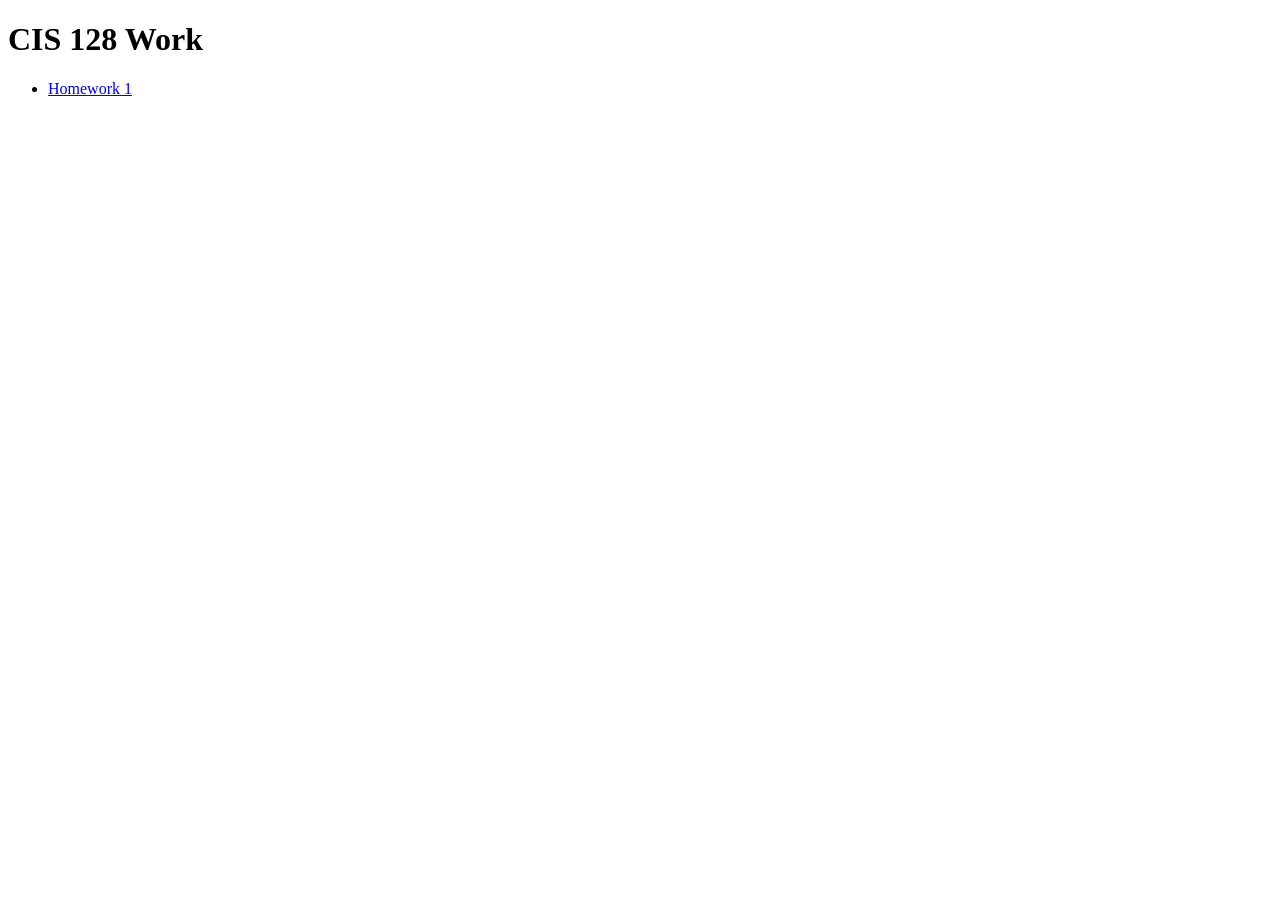
==== index.html @ dfcde35f "Add initial index.html for CIS 128 homework" ====
<!DOCTYPE html>
<html lang="en">
<head>
  <meta charset="utf-8">
  <meta name="viewport" content="width=device-width, initial-scale=1">
  <title>CIS 128 — Rolando</title>
  <meta name="description" content="CIS 128 homework directory for Rolando Barriga-Rojas.">
</head>
<body>
  <h1>CIS 128 Work</h1>
  <ul>
    <li><a href="homework1/">Homework 1</a></li>
  </ul>
</body>
</html>
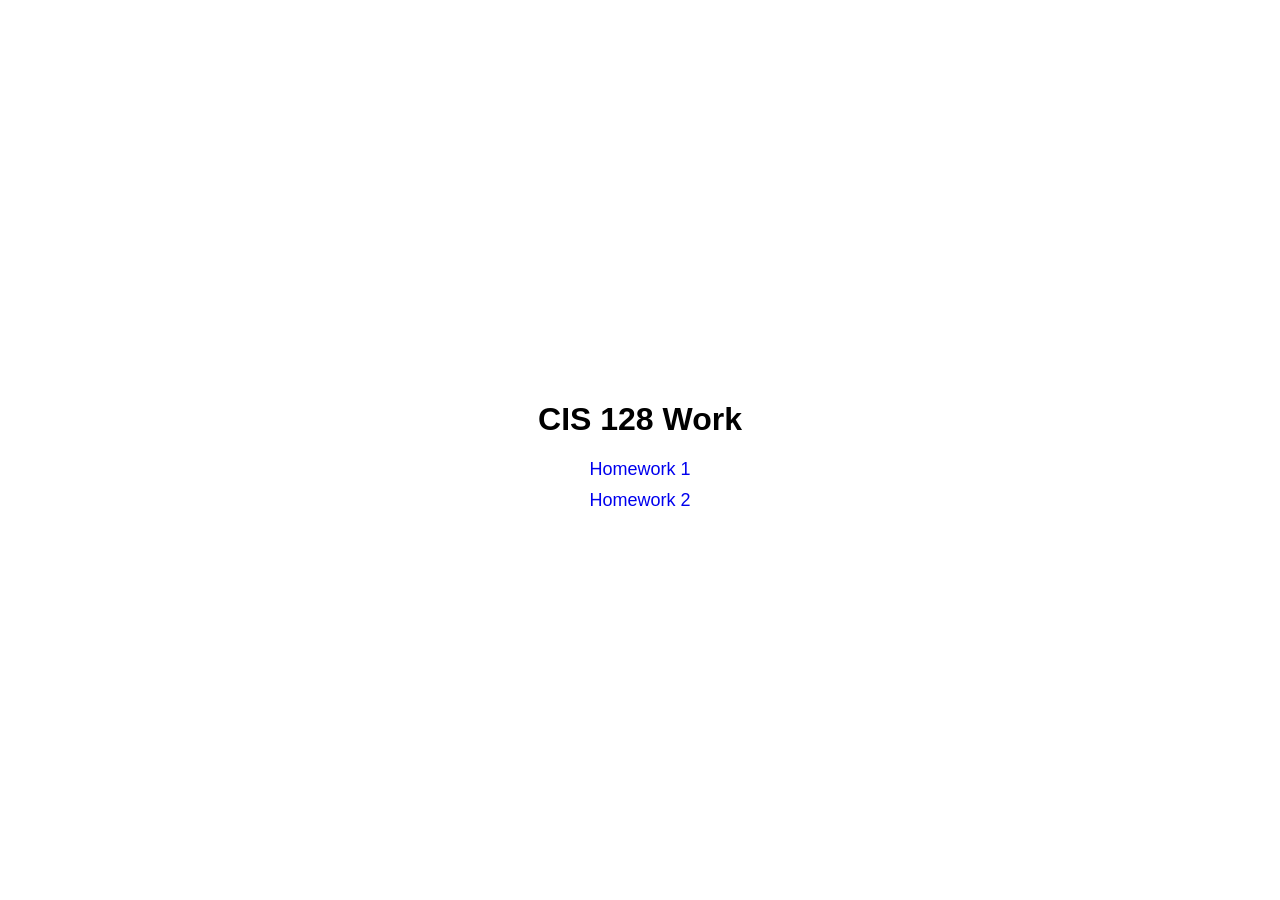
==== commit 5468b3ea: "CIS 128 directory page updates Updated the title and added a main container with homework links." ====
--- a/index.html
+++ b/index.html
@@ -3,13 +3,52 @@
 <head>
   <meta charset="utf-8">
   <meta name="viewport" content="width=device-width, initial-scale=1">
-  <title>CIS 128 — Rolando</title>
+  <title>CIS 128 — Rolando Barriga-Rojas</title>
   <meta name="description" content="CIS 128 homework directory for Rolando Barriga-Rojas.">
+
+  <style>
+    body {
+      margin: 0;
+      min-height: 100vh;
+      display: flex;
+      justify-content: center;
+      align-items: center;
+      font-family: Arial, Helvetica, sans-serif;
+    }
+
+    .container {
+      text-align: center;
+      padding: 24px;
+    }
+
+    ul {
+      list-style: none;
+      padding: 0;
+      margin: 16px 0 0;
+    }
+
+    li {
+      margin: 10px 0;
+    }
+
+    a {
+      text-decoration: none;
+      font-size: 18px;
+    }
+
+    a:hover {
+      text-decoration: underline;
+    }
+  </style>
 </head>
+
 <body>
-  <h1>CIS 128 Work</h1>
-  <ul>
-    <li><a href="homework1/">Homework 1</a></li>
-  </ul>
+  <main class="container">
+    <h1>CIS 128 Work</h1>
+    <ul>
+      <li><a href="homework1/">Homework 1</a></li>
+      <li><a href="homework2/">Homework 2</a></li>
+    </ul>
+  </main>
 </body>
 </html>
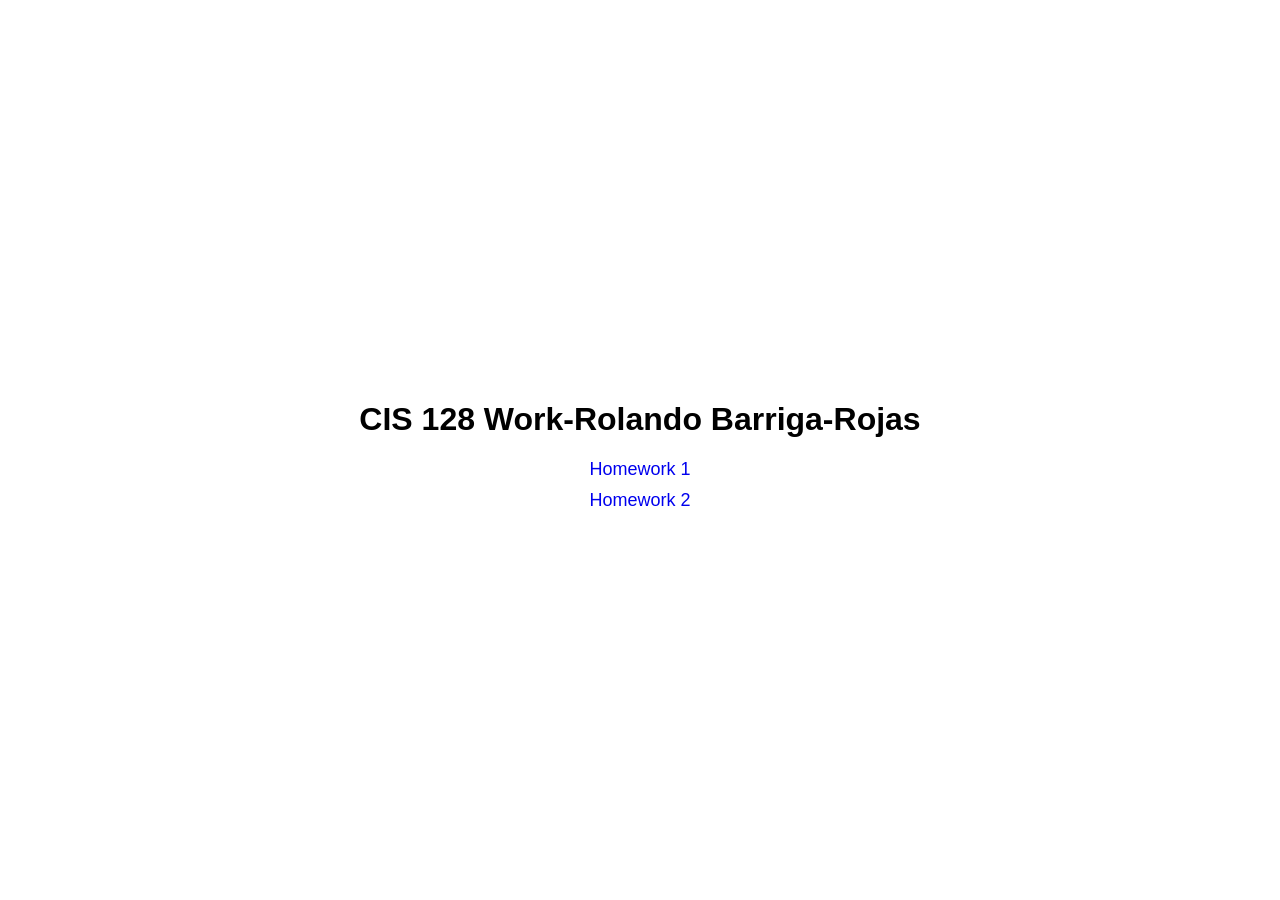
==== commit 3157ce29: "Update header to include author name" ====
--- a/index.html
+++ b/index.html
@@ -44,7 +44,7 @@
 
 <body>
   <main class="container">
-    <h1>CIS 128 Work</h1>
+    <h1>CIS 128 Work-Rolando Barriga-Rojas</h1>
     <ul>
       <li><a href="homework1/">Homework 1</a></li>
       <li><a href="homework2/">Homework 2</a></li>
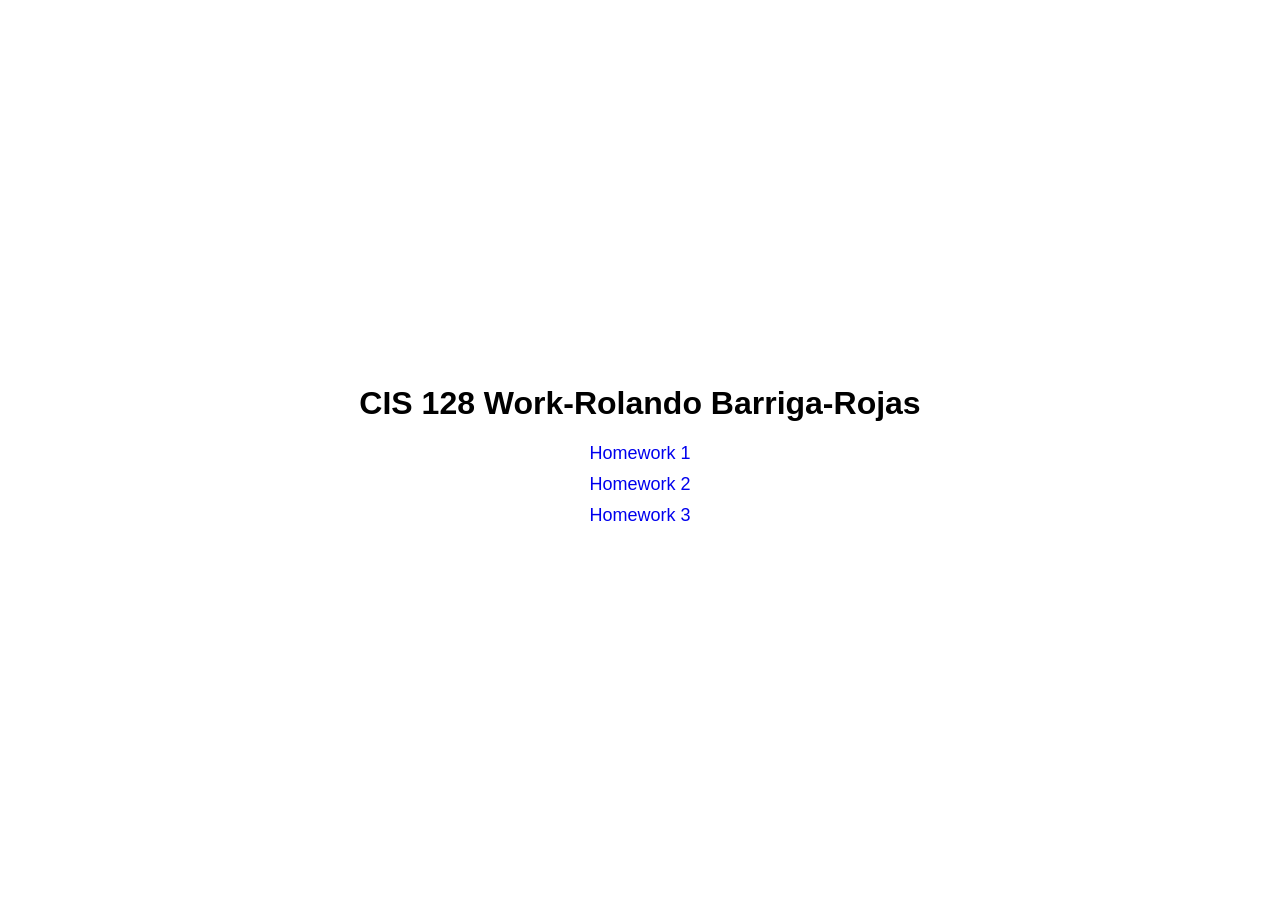
==== commit b4505b87: "Add link to Homework 3 in index.html" ====
--- a/index.html
+++ b/index.html
@@ -48,6 +48,7 @@
     <ul>
       <li><a href="homework1/">Homework 1</a></li>
       <li><a href="homework2/">Homework 2</a></li>
+      <li><a href="homework3/">Homework 3</a></li>
     </ul>
   </main>
 </body>
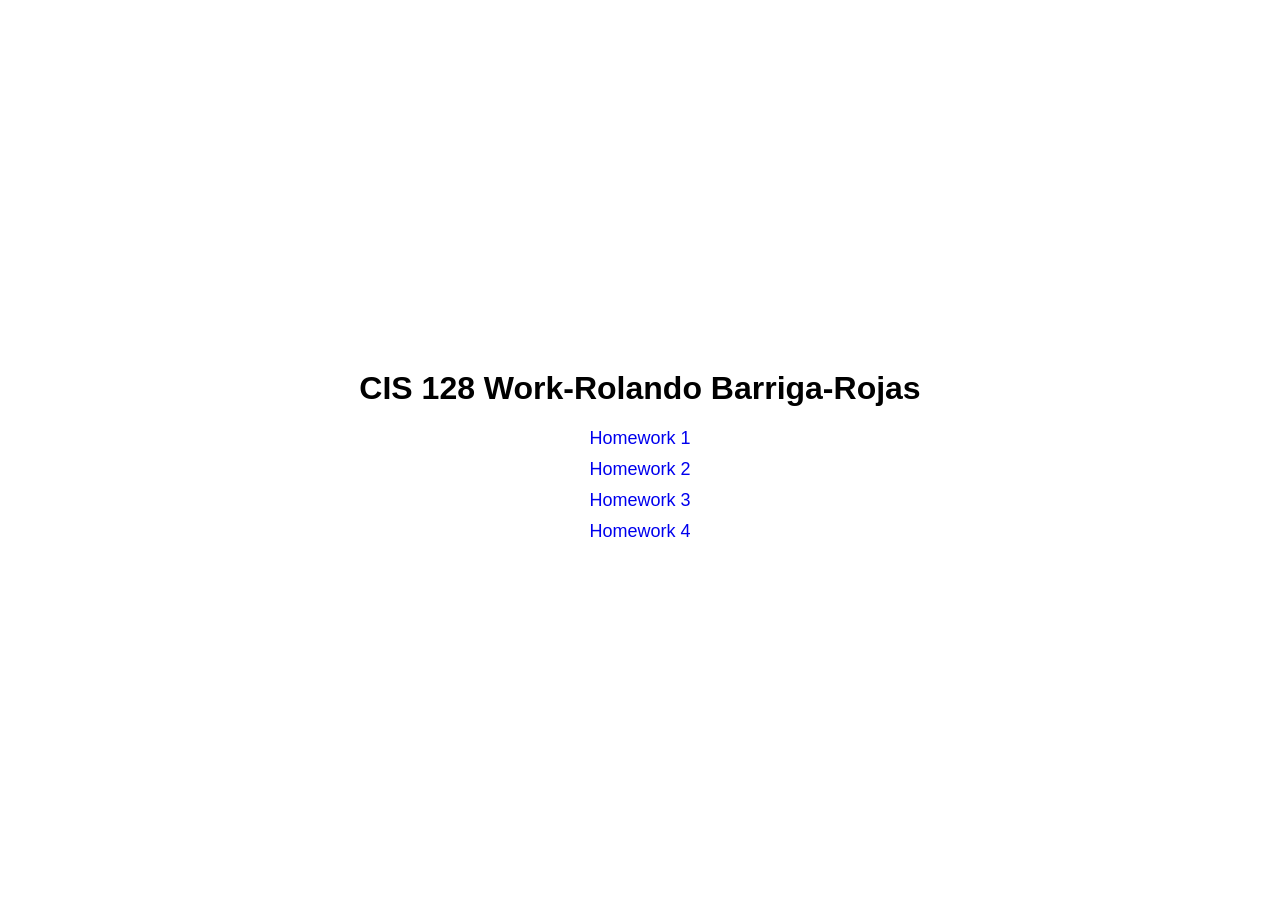
==== commit a5bc5437: "Add link to Homework 4 in index.html" ====
--- a/index.html
+++ b/index.html
@@ -49,6 +49,7 @@
       <li><a href="homework1/">Homework 1</a></li>
       <li><a href="homework2/">Homework 2</a></li>
       <li><a href="homework3/">Homework 3</a></li>
+      <li><a href="homework4/">Homework 4</a></li>
     </ul>
   </main>
 </body>
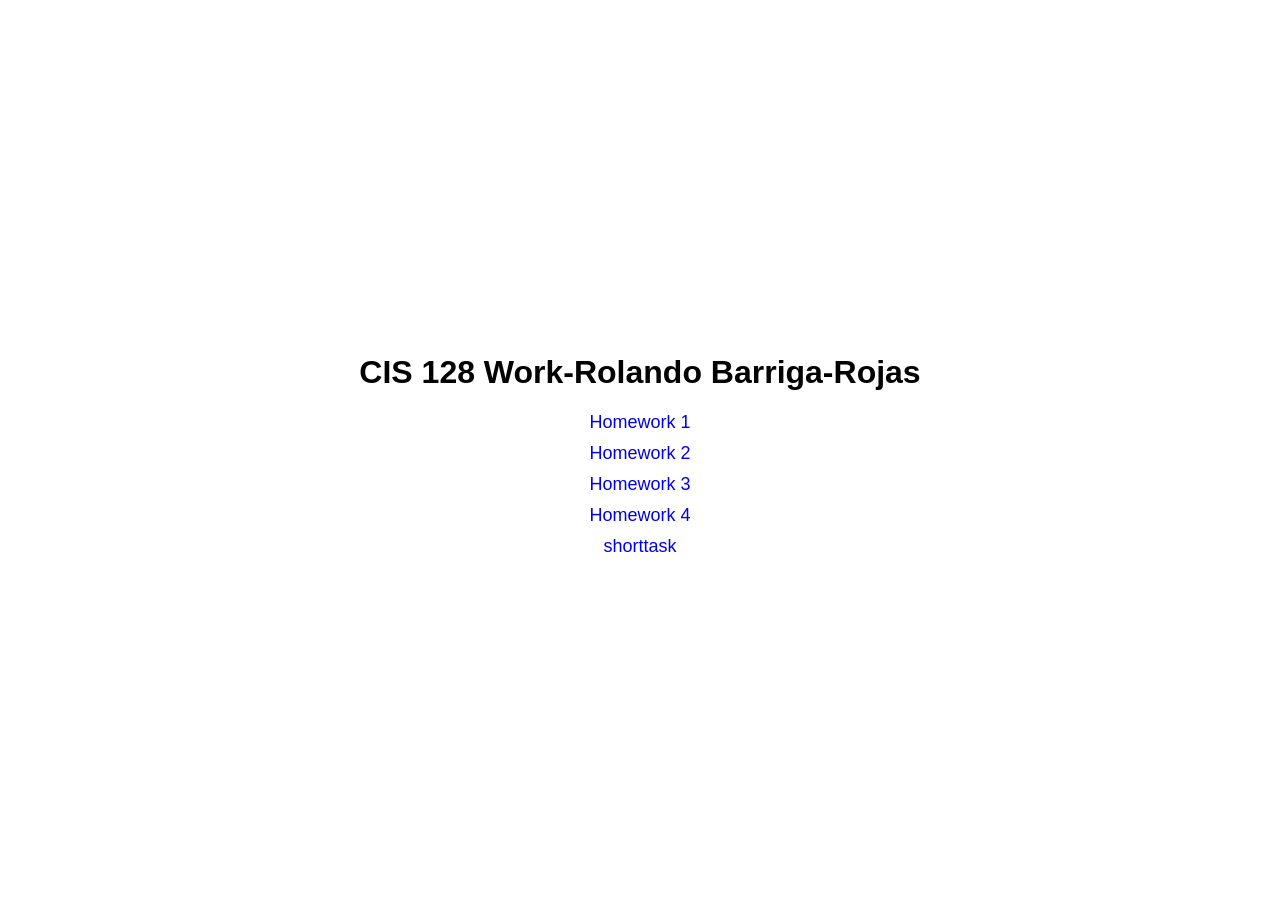
==== commit a2a4f58e: "Add link to shorttask in index.html" ====
--- a/index.html
+++ b/index.html
@@ -50,6 +50,7 @@
       <li><a href="homework2/">Homework 2</a></li>
       <li><a href="homework3/">Homework 3</a></li>
       <li><a href="homework4/">Homework 4</a></li>
+      <li><a href="homework4/">shorttask</a></li>
     </ul>
   </main>
 </body>
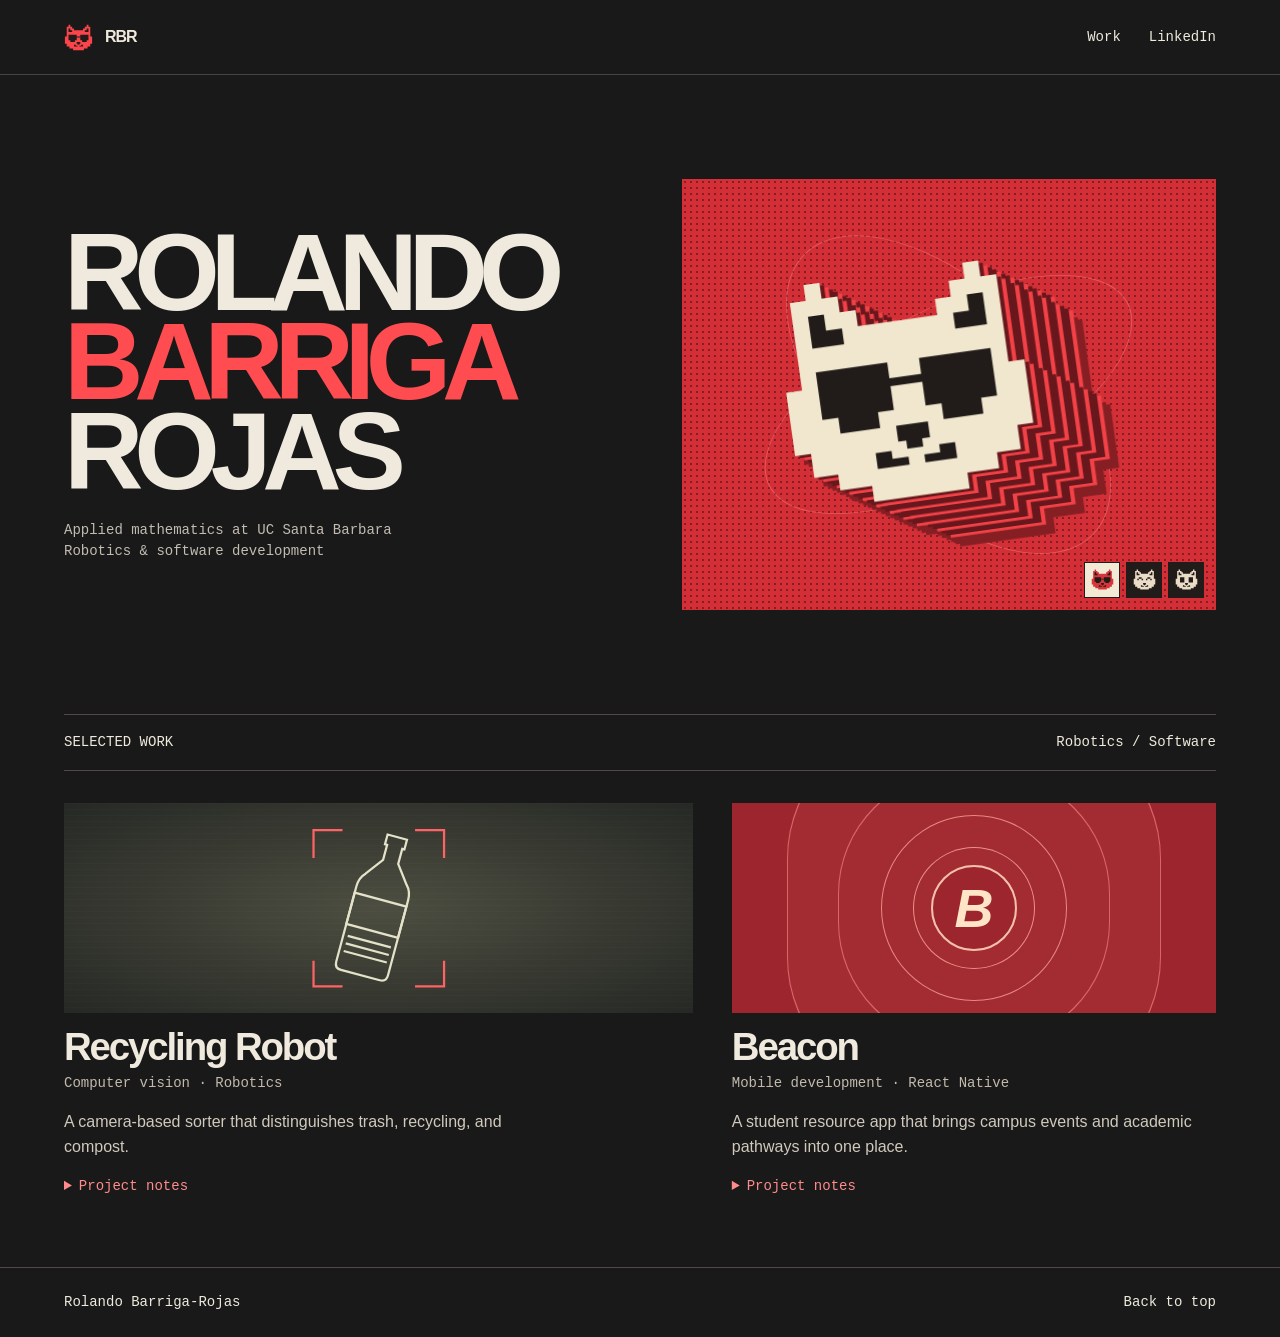
==== commit 45c1efc7: "Rename index (1).html to index.html" ====
--- a/index.html
+++ b/index.html
@@ -1,57 +1,3 @@
-<!DOCTYPE html>
-<html lang="en">
-<head>
-  <meta charset="utf-8">
-  <meta name="viewport" content="width=device-width, initial-scale=1">
-  <title>CIS 128 — Rolando Barriga-Rojas</title>
-  <meta name="description" content="CIS 128 homework directory for Rolando Barriga-Rojas.">
-
-  <style>
-    body {
-      margin: 0;
-      min-height: 100vh;
-      display: flex;
-      justify-content: center;
-      align-items: center;
-      font-family: Arial, Helvetica, sans-serif;
-    }
-
-    .container {
-      text-align: center;
-      padding: 24px;
-    }
-
-    ul {
-      list-style: none;
-      padding: 0;
-      margin: 16px 0 0;
-    }
-
-    li {
-      margin: 10px 0;
-    }
-
-    a {
-      text-decoration: none;
-      font-size: 18px;
-    }
-
-    a:hover {
-      text-decoration: underline;
-    }
-  </style>
-</head>
-
-<body>
-  <main class="container">
-    <h1>CIS 128 Work-Rolando Barriga-Rojas</h1>
-    <ul>
-      <li><a href="homework1/">Homework 1</a></li>
-      <li><a href="homework2/">Homework 2</a></li>
-      <li><a href="homework3/">Homework 3</a></li>
-      <li><a href="homework4/">Homework 4</a></li>
-      <li><a href="homework4/">shorttask</a></li>
-    </ul>
-  </main>
-</body>
-</html>
+<!doctype html><html lang="en"><meta charset="utf-8"><meta name="viewport" content="width=device-width,initial-scale=1"><meta name="theme-color" content="#191919"><title>Rolando Barriga-Rojas · Selected work</title><style>
+*{box-sizing:border-box}html{background:#191919;color:#efeadd;font-family:Arial,Helvetica,sans-serif;scroll-behavior:smooth}body{margin:0}a{color:inherit;text-decoration:none}a:hover,summary:hover{text-decoration:underline}button,a,summary{touch-action:manipulation}a:focus-visible,button:focus-visible,summary:focus-visible{outline:3px solid #ff7175;outline-offset:4px}header,footer,.bar{display:flex;align-items:center;justify-content:space-between;gap:18px}header,main,footer{max-width:1600px;margin:auto;padding-inline:5vw}header{height:75px;border-bottom:1px solid #494340}nav{display:flex;gap:28px}.mono,nav,.bar,summary,footer,figcaption{font:14px/1.5 Consolas,monospace}.brand{display:flex;align-items:center;gap:12px;font-weight:bold;letter-spacing:-1px}.brand svg{width:29px;color:#fc454b}.hero{display:grid;grid-template-columns:1.06fr 1fr;align-items:center;min-height:clamp(480px,71vh,740px);gap:4vw}.intro{padding:44px 0}.intro p{margin:25px 0 0;color:#c2bcb1}.intro h1{font-size:clamp(4rem,8.6vw,9rem);line-height:.81;letter-spacing:-.085em;margin:0;font-weight:900}.intro h1 span{display:block;color:#ff4c50}.art{position:relative;aspect-ratio:1.24;background-color:#d42f37;background-image:radial-gradient(#841e25 .9px,transparent 1px);background-size:6px 6px;display:grid;place-items:center;overflow:hidden;margin:30px 0;isolation:isolate}.art:before,.art:after{content:"";position:absolute;z-index:-1;width:75%;height:75%;border:1px solid #ff999466;border-radius:50%;transform:rotate(-27deg) scaleY(.53)}.art:after{transform:rotate(44deg) scaleY(.65)}.art>svg{width:66%;transform:rotate(-8deg);filter:drop-shadow(8px 10px 0 #861f24)}.switcher{display:flex;align-items:center;gap:6px;position:absolute;bottom:12px;right:12px}.switcher button{display:grid;place-items:center;width:36px;height:36px;background:#211b1a;color:#eadcc6;border:1px solid #211b1a;cursor:pointer}.switcher svg{width:23px}.switcher button[aria-pressed=true]{background:#f3ead5;color:#d73539}.bar{border-block:1px solid #514945;padding:17px 0}.bar h2{font:inherit;margin:0}.work{display:grid;grid-template-columns:1.3fr 1fr;gap:3vw;margin:32px 0 70px}.panel{height:210px;position:relative;display:grid;place-items:center;overflow:hidden;background:#282825}.scope{background:repeating-linear-gradient(0deg,transparent 0 5px,#ffffff08 6px),radial-gradient(ellipse at center,#4d4e41,#252824)}.scope svg{height:85%;width:90%}.signal{background:#9d262e}.signal i{position:absolute;width:86px;height:86px;border-radius:50%;border:2px solid #f3c0ac;box-shadow:0 0 0 17px #a32b32,0 0 0 18px #ec9185,0 0 0 49px #a32b32,0 0 0 50px #e88880,0 0 0 92px #a32b32,0 0 0 93px #d66667,0 0 0 143px #a32b32,0 0 0 144px #d66667}.signal b{color:#ffe4c8;font-size:54px;font-style:italic;z-index:1}article h3{font-size:clamp(26px,3vw,44px);letter-spacing:-.055em;margin:12px 0 4px}article p{line-height:1.55;max-width:52ch;color:#d0c9bc}article .mono{color:#c3baad}summary{cursor:pointer;width:fit-content;color:#ff8b8c}footer{border-top:1px solid #514945;padding-block:24px}button{font:inherit}@media(max-width:720px){header{height:60px}.hero{grid-template-columns:1fr;gap:0}.intro{padding:36px 0 20px}.intro h1{font-size:clamp(60px,16vw,108px)}.art{margin:0 0 25px;aspect-ratio:1.5}.art>svg{width:50%}.work{grid-template-columns:1fr;gap:32px}nav{gap:15px}}@media(prefers-reduced-motion:reduce){html{scroll-behavior:auto}}
+</style><header><a class="brand" href="#top" aria-label="Rolando Barriga-Rojas, home"><svg viewBox="0 0 32 32" aria-hidden="true"><path d="M3 15V4h2V2h2v2h2v2h2v2h10V6h2V4h2V2h2v2h2v11h2v8h-2v3h-3v2h-4v2H10v-2H6v-2H3v-3H1v-8Z" fill="currentColor"/><g fill="#211b1a"><path d="M5 6h2v2h2v2H5Zm20 0h2v4h-4V8h2Z"/><path  d="M5 13h9v2h4v-2h9v6h-2v2h-5v-2h-2v-3h-4v3h-2v2H7v-2H5Z"/><path d="M14 21h4v2h-1v1h-2v-1h-1Zm-3 3h2v1h2v1h-4Zm6 1h2v-1h2v2h-4Z"/></g></svg> RBR</a><nav><a href="#work">Work</a><a href="https://www.linkedin.com/in/rolandobarrigarojas/">LinkedIn</a></nav></header><main id="top"><section class="hero" aria-label="Introduction"><div class="intro"><h1>ROLANDO<span>BARRIGA</span>ROJAS</h1><p class="mono">Applied mathematics at UC Santa Barbara<br>Robotics &amp; software development</p></div><figure class="art" aria-label="Pixel cat portrait with selectable expressions"><svg viewBox="-1 -1 44 38" aria-hidden="true"><path d="M3 15V4h2V2h2v2h2v2h2v2h10V6h2V4h2V2h2v2h2v11h2v8h-2v3h-3v2h-4v2H10v-2H6v-2H3v-3H1v-8Z" transform="translate(8.84 5.78)" fill="#f24247"/><path d="M3 15V4h2V2h2v2h2v2h2v2h10V6h2V4h2V2h2v2h2v11h2v8h-2v3h-3v2h-4v2H10v-2H6v-2H3v-3H1v-8Z" transform="translate(8.32 5.44)" fill="#68171c"/><path d="M3 15V4h2V2h2v2h2v2h2v2h10V6h2V4h2V2h2v2h2v11h2v8h-2v3h-3v2h-4v2H10v-2H6v-2H3v-3H1v-8Z" transform="translate(7.800000000000001 5.1000000000000005)" fill="#68171c"/><path d="M3 15V4h2V2h2v2h2v2h2v2h10V6h2V4h2V2h2v2h2v11h2v8h-2v3h-3v2h-4v2H10v-2H6v-2H3v-3H1v-8Z" transform="translate(7.28 4.760000000000001)" fill="#f24247"/><path d="M3 15V4h2V2h2v2h2v2h2v2h10V6h2V4h2V2h2v2h2v11h2v8h-2v3h-3v2h-4v2H10v-2H6v-2H3v-3H1v-8Z" transform="translate(6.76 4.42)" fill="#68171c"/><path d="M3 15V4h2V2h2v2h2v2h2v2h10V6h2V4h2V2h2v2h2v11h2v8h-2v3h-3v2h-4v2H10v-2H6v-2H3v-3H1v-8Z" transform="translate(6.24 4.08)" fill="#68171c"/><path d="M3 15V4h2V2h2v2h2v2h2v2h10V6h2V4h2V2h2v2h2v11h2v8h-2v3h-3v2h-4v2H10v-2H6v-2H3v-3H1v-8Z" transform="translate(5.720000000000001 3.74)" fill="#f24247"/><path d="M3 15V4h2V2h2v2h2v2h2v2h10V6h2V4h2V2h2v2h2v11h2v8h-2v3h-3v2h-4v2H10v-2H6v-2H3v-3H1v-8Z" transform="translate(5.2 3.4000000000000004)" fill="#68171c"/><path d="M3 15V4h2V2h2v2h2v2h2v2h10V6h2V4h2V2h2v2h2v11h2v8h-2v3h-3v2h-4v2H10v-2H6v-2H3v-3H1v-8Z" transform="translate(4.68 3.06)" fill="#68171c"/><path d="M3 15V4h2V2h2v2h2v2h2v2h10V6h2V4h2V2h2v2h2v11h2v8h-2v3h-3v2h-4v2H10v-2H6v-2H3v-3H1v-8Z" transform="translate(4.16 2.72)" fill="#f24247"/><path d="M3 15V4h2V2h2v2h2v2h2v2h10V6h2V4h2V2h2v2h2v11h2v8h-2v3h-3v2h-4v2H10v-2H6v-2H3v-3H1v-8Z" transform="translate(3.64 2.3800000000000003)" fill="#68171c"/><path d="M3 15V4h2V2h2v2h2v2h2v2h10V6h2V4h2V2h2v2h2v11h2v8h-2v3h-3v2h-4v2H10v-2H6v-2H3v-3H1v-8Z" transform="translate(3.12 2.04)" fill="#68171c"/><path d="M3 15V4h2V2h2v2h2v2h2v2h10V6h2V4h2V2h2v2h2v11h2v8h-2v3h-3v2h-4v2H10v-2H6v-2H3v-3H1v-8Z" transform="translate(2.6 1.7000000000000002)" fill="#f24247"/><path d="M3 15V4h2V2h2v2h2v2h2v2h10V6h2V4h2V2h2v2h2v11h2v8h-2v3h-3v2h-4v2H10v-2H6v-2H3v-3H1v-8Z" transform="translate(2.08 1.36)" fill="#68171c"/><path d="M3 15V4h2V2h2v2h2v2h2v2h10V6h2V4h2V2h2v2h2v11h2v8h-2v3h-3v2h-4v2H10v-2H6v-2H3v-3H1v-8Z" transform="translate(1.56 1.02)" fill="#68171c"/><path d="M3 15V4h2V2h2v2h2v2h2v2h10V6h2V4h2V2h2v2h2v11h2v8h-2v3h-3v2h-4v2H10v-2H6v-2H3v-3H1v-8Z" transform="translate(1.04 0.68)" fill="#f24247"/><path d="M3 15V4h2V2h2v2h2v2h2v2h10V6h2V4h2V2h2v2h2v11h2v8h-2v3h-3v2h-4v2H10v-2H6v-2H3v-3H1v-8Z" transform="translate(0.52 0.34)" fill="#68171c"/><path d="M3 15V4h2V2h2v2h2v2h2v2h10V6h2V4h2V2h2v2h2v11h2v8h-2v3h-3v2h-4v2H10v-2H6v-2H3v-3H1v-8Z" fill="#f1e7ce"/><g fill="#211b1a"><path d="M5 6h2v2h2v2H5Zm20 0h2v4h-4V8h2Z"/><path id="eyes" d="M5 13h9v2h4v-2h9v6h-2v2h-5v-2h-2v-3h-4v3h-2v2H7v-2H5Z"/><path d="M14 21h4v2h-1v1h-2v-1h-1Zm-3 3h2v1h2v1h-4Zm6 1h2v-1h2v2h-4Z"/></g></svg><div class="switcher" role="group" aria-label="Cat expression"><button title="Sunglasses" aria-label="Sunglasses" aria-pressed="true" data-face="0"><svg viewBox="0 0 32 32" aria-hidden="true"><path d="M3 15V4h2V2h2v2h2v2h2v2h10V6h2V4h2V2h2v2h2v11h2v8h-2v3h-3v2h-4v2H10v-2H6v-2H3v-3H1v-8Z" fill="currentColor"/><g fill="#211b1a"><path d="M5 6h2v2h2v2H5Zm20 0h2v4h-4V8h2Z"/><path  d="M5 13h9v2h4v-2h9v6h-2v2h-5v-2h-2v-3h-4v3h-2v2H7v-2H5Z"/><path d="M14 21h4v2h-1v1h-2v-1h-1Zm-3 3h2v1h2v1h-4Zm6 1h2v-1h2v2h-4Z"/></g></svg></button><button title="Happy" aria-label="Happy" aria-pressed="false" data-face="1"><svg viewBox="0 0 32 32" aria-hidden="true"><path d="M3 15V4h2V2h2v2h2v2h2v2h10V6h2V4h2V2h2v2h2v11h2v8h-2v3h-3v2h-4v2H10v-2H6v-2H3v-3H1v-8Z" fill="currentColor"/><g fill="#211b1a"><path d="M5 6h2v2h2v2H5Zm20 0h2v4h-4V8h2Z"/><path  d="M6 15h2v-2h4v2h2v2h-2v-2H8v2H6Zm12 0h2v-2h4v2h2v2h-2v-2h-4v2h-2Z"/><path d="M14 21h4v2h-1v1h-2v-1h-1Zm-3 3h2v1h2v1h-4Zm6 1h2v-1h2v2h-4Z"/></g></svg></button><button title="Curious" aria-label="Curious" aria-pressed="false" data-face="2"><svg viewBox="0 0 32 32" aria-hidden="true"><path d="M3 15V4h2V2h2v2h2v2h2v2h10V6h2V4h2V2h2v2h2v11h2v8h-2v3h-3v2h-4v2H10v-2H6v-2H3v-3H1v-8Z" fill="currentColor"/><g fill="#211b1a"><path d="M5 6h2v2h2v2H5Zm20 0h2v4h-4V8h2Z"/><path  d="M7 13h6v7H7Zm12 0h6v7h-6Z"/><path d="M14 21h4v2h-1v1h-2v-1h-1Zm-3 3h2v1h2v1h-4Zm6 1h2v-1h2v2h-4Z"/></g></svg></button></div></figure></section><section id="work"><div class="bar"><h2>SELECTED WORK</h2><span>Robotics / Software</span></div><div class="work"><article><div class="panel scope" aria-hidden="true"><svg viewBox="0 0 400 160"><g transform="rotate(15 200 80)" stroke="#e4e3c9" fill="none" stroke-width="2"><path d="M191 14h18v9h-2v14l12 16q5 5 5 13v70q0 6-6 6h-36q-6 0-6-6V66q0-8 5-13l12-16V23h-2z"/><path d="M176 72h48v29h-48zm4 39h40m-40 7h40m-40 7h40"/></g><path d="M142 35V10h26m65 0h26v25m0 92v23h-26m-65 0h-26v-23" stroke="#ff6365" stroke-width="2" fill="none"/></svg></div><h3>Recycling Robot</h3><div class="mono">Computer vision · Robotics</div><p>A camera-based sorter that distinguishes trash, recycling, and compost.</p><details><summary>Project notes</summary><p>I led software work on the recycling robot across three community colleges. The project connected YOLO object detection with a stepper-driven sorting mechanism.</p></details></article><article><div class="panel signal" aria-hidden="true"><i></i><b>B</b></div><h3>Beacon</h3><div class="mono">Mobile development · React Native</div><p>A student resource app that brings campus events and academic pathways into one place.</p><details><summary>Project notes</summary><p>I developed Beacon for iOS and Android, organizing the experience around a personal feed, pathways, and a calendar.</p></details></article></div></section></main><footer><span>Rolando Barriga-Rojas</span><a href="#top">Back to top</a></footer><script>const faces=["M5 13h9v2h4v-2h9v6h-2v2h-5v-2h-2v-3h-4v3h-2v2H7v-2H5Z","M6 15h2v-2h4v2h2v2h-2v-2H8v2H6Zm12 0h2v-2h4v2h2v2h-2v-2h-4v2h-2Z","M7 13h6v7H7Zm12 0h6v7h-6Z"];const controls=document.querySelectorAll('[data-face]');for(const control of controls){control.addEventListener('click',()=>{document.querySelector('#eyes').setAttribute('d',faces[Number(control.dataset.face)]);for(const button of controls)button.setAttribute('aria-pressed',String(button===control));});}</script></html>
